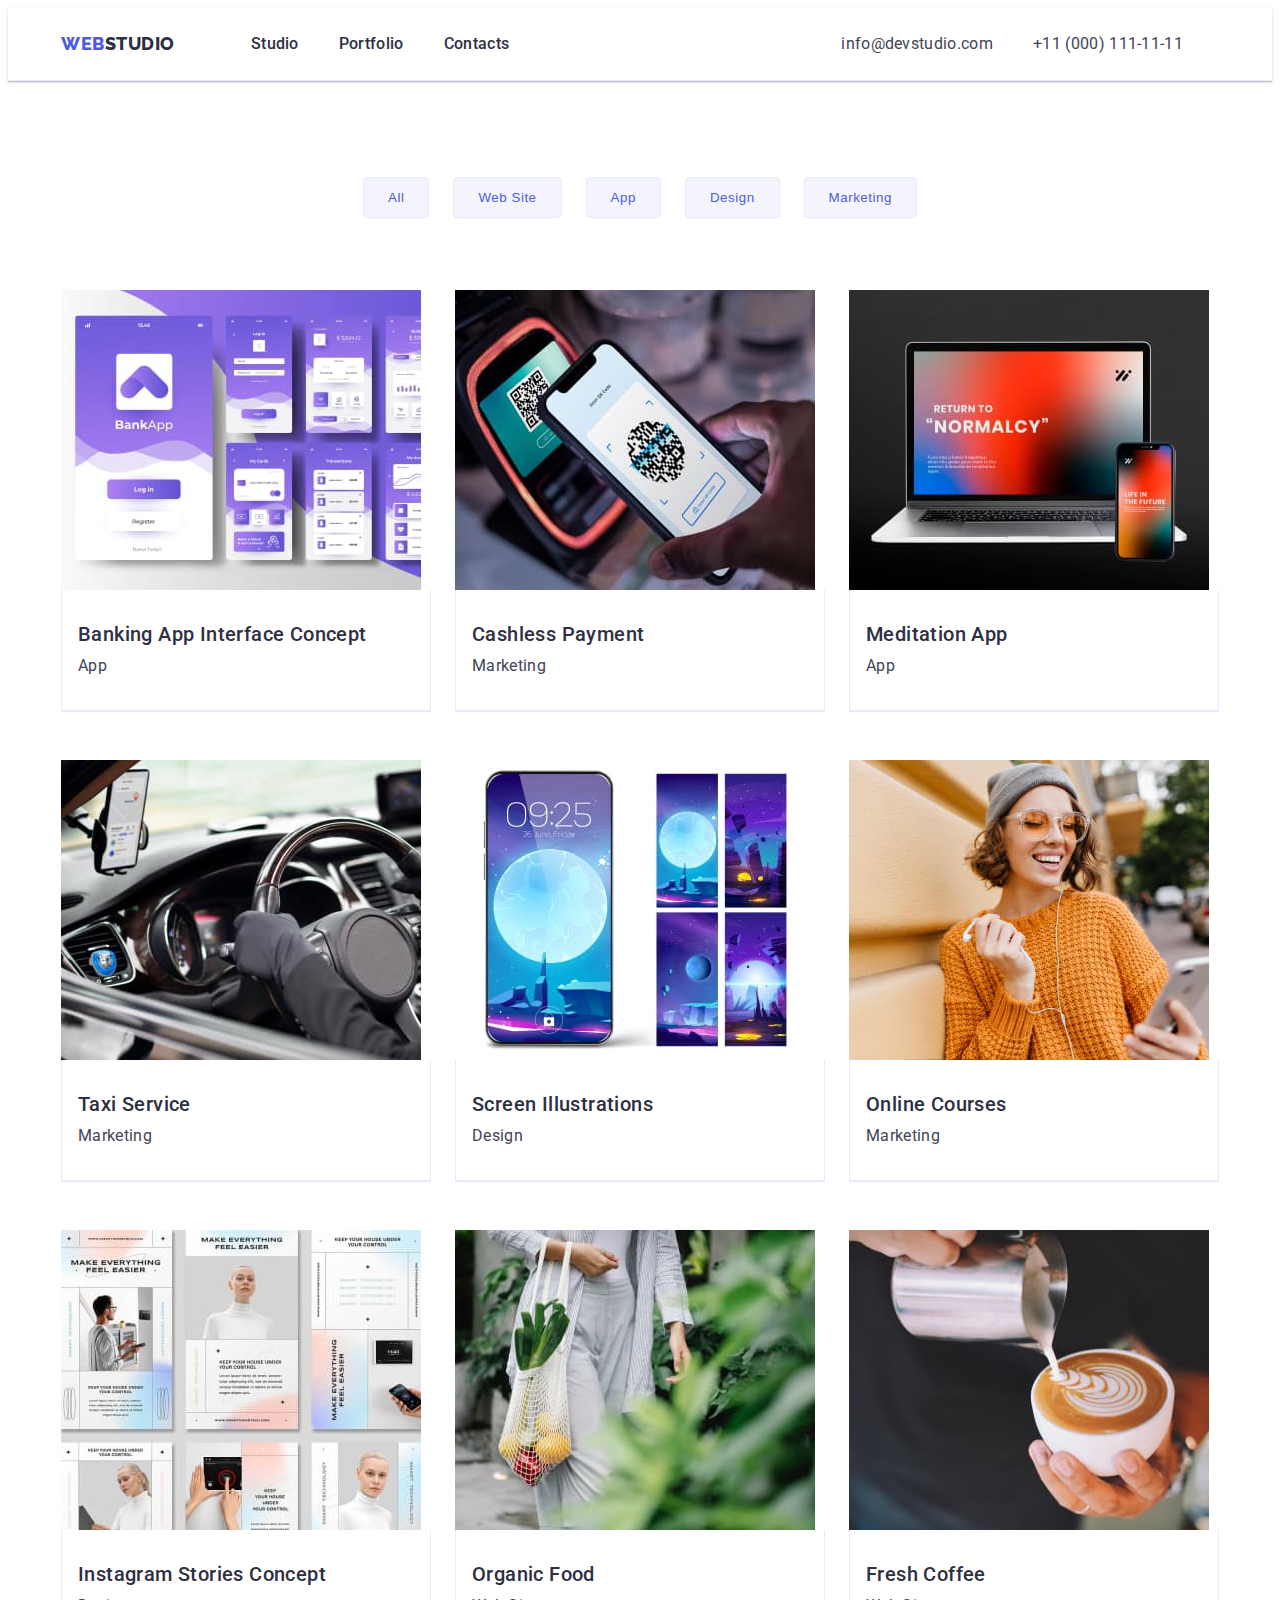
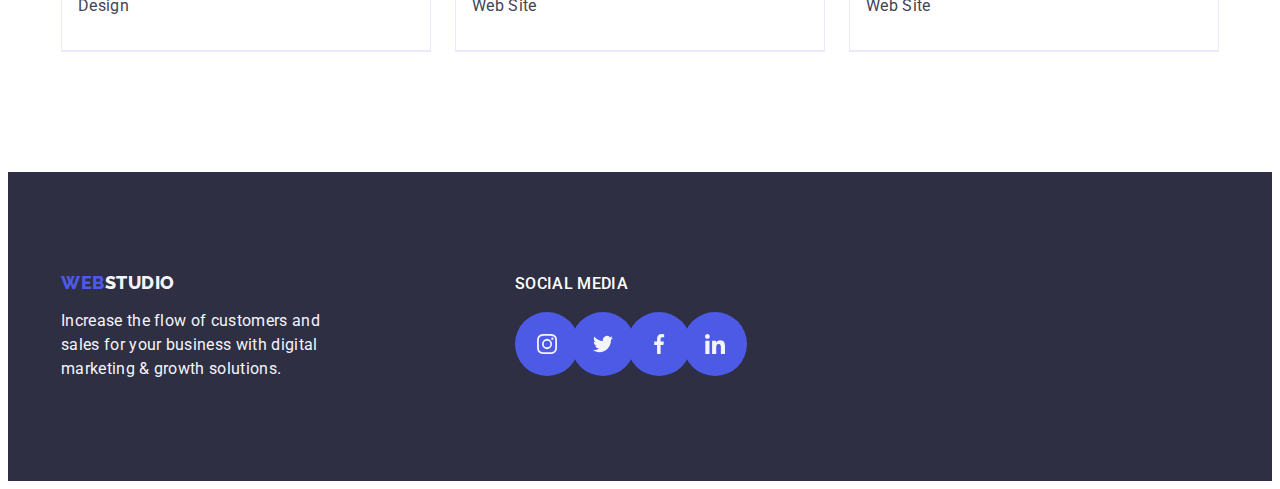
==== portfolio.html @ 084c06c4 "Initial commit" ====
<!DOCTYPE html>
<html lang="ru">
<head>
    <meta charset="UTF-8">
    <meta http-equiv="X-UA-Compatible" content="IE=edge">
    <meta name="viewport" content="width=device-width, initial-scale=1.0">
    <title>HOMEWORK</title>
    <!--Основные шрифты-->
    <link rel="preconnect" href="https://fonts.googleapis.com">
    <link rel="preconnect" href="https://fonts.gstatic.com" crossorigin>
    <link href="https://fonts.googleapis.com/css2?family=Raleway:wght@700&family=Roboto:wght@400;500;700;900&display=swap"
        rel="stylesheet">
  <!-- Normalize -->
    <link
      rel="stylesheet"
      href="https://cdnjs.cloudflare.com/ajax/libs/modern-normalize/1.1.0/modern-normalize.min.css"
      integrity="sha512-wpPYUAdjBVSE4KJnH1VR1HeZfpl1ub8YT/NKx4PuQ5NmX2tKuGu6U/JRp5y+Y8XG2tV+wKQpNHVUX03MfMFn9Q=="
      crossorigin="anonymous"
      referrerpolicy="no-referrer"
    />
    <!--Касстомные стили-->
    <link rel="stylesheet" href="./css/styles.css">
    
</head>
<body>
    <!--секция хедер-->
    <header class="header">
        <div class="header-container container">

    <!--главная навигация-->
        <nav class="nav">
            <a class="logo-ferst link" href="/index.html">WEB<span class="logo-secondary">STUDIO</span></a> 
            
            <ul class="nav-list list">
                <li class="nav-item"><a class="nav-link link" href="./index.html">Studio</a></li>
                <li class="nav-item"><a class="nav-link link" href="./portfolio.html">Portfolio</a></li>
                <li class="nav-item"><a class="nav-link link" href="">Contacts</a></li>
            </ul>
        </nav>

       <address class="contacts">
         <ul class="header-list list">
            <li class="header-item"> <a class="header-contacts link" href="mailto:info@devstudio.com">info@devstudio.com</a> </li>
            <li class="header-item"> <a class="header-contacts link" href="tel:+11(000)111-11-11">+11 (000) 111-11-11</a></li>
        </ul>
       </address>
        </div>
    
    </header>

    <!-- Уникальный контент страницы -->
    <main>
        <!--Секция фильтр-->
        <section class="filter section">
            <div class="container">
                <h1 class="visually-hidden">Portfolio</h1>
                <ul class="filter-list list">
                    <li class="filter-item"><button class="filter-button" type="button">All</button></li>
                    <li class="filter-item"><button class="filter-button" type="button">Web Site</button></li>
                    <li class="filter-item"><button class="filter-button" type="button">App</button></li>
                    <li class="filter-item"><button class="filter-button" type="button">Design</button></li>
                    <li class="filter-item"><button class="filter-button" type="button">Marketing</button></li>
                </ul>
        
                <ul class="portfolio-list list">
                    <li class="portfolio-item">
                        <a class="portfolio-link link" href="">
                        <img src="./images/img-1.jpg" alt="Banking App" width="360">
                        <div class="portfolio-block">
                            <h2 class="portfolio-title">Banking App Interface Concept</h2>
                            <p class="portfolio-text">App</p>
                        </div>
                        </a>    
                    </li>
                    <li class="portfolio-item">
                        <a class="portfolio-link link" href="">
                        <img src="./images/img-2.jpg" alt="phone" width="360">
                        <div class="portfolio-block">
                            <h2 class="portfolio-title">Cashless Payment</h2>
                            <p class="portfolio-text">Marketing</p>
                        </div>
                        </a>    
                    </li>
                    <li class="portfolio-item">
                        <a class="portfolio-link link" href="">
                        <img src="./images/img-3.jpg" alt="laptop" width="360">
                        <div class="portfolio-block">
                            <h2 class="portfolio-title">Meditation App</h2>
                            <p class="portfolio-text">App</p>
                        </div>
                        </a>    
                    </li>
                    <li class="portfolio-item">
                        <a class="portfolio-link link" href="">
                        <img src="./images/img-4.jpg" alt="car" width="360">
                        <div class="portfolio-block">
                            <h2 class="portfolio-title">Taxi Service</h2>
                            <p class="portfolio-text">Marketing</p>
                        </div>
                        </a>    
                    </li>
                    <li class="portfolio-item">
                        <a class="portfolio-link link" href="">
                        <img src="./images/img-5.jpg" alt="Screen" width="360">
                        <div class="portfolio-block">
                            <h2 class="portfolio-title" >Screen Illustrations</h2>
                            <p class="portfolio-text">Design</p>
                        </div>
                        </a>    
                    </li>
                    <li class="portfolio-item">
                        <a class="portfolio-link link" href="">
                        <img src="./images/img-6.jpg" alt="girl" width="360">
                        <div class="portfolio-block">
                            <h2 class="portfolio-title">Online Courses</h2>
                            <p class="portfolio-text">Marketing</p>
                        </div>
                        </a>    
                    </li>
                    <li class="portfolio-item">
                        <a class="portfolio-link link" href="">
                        <img src="./images/img-7.jpg" alt="design" width="360">
                        <div class="portfolio-block">
                            <h2 class="portfolio-title">Instagram Stories Concept</h2>
                            <p class="portfolio-text">Design</p>
                        </div>
                        </a>    
                    </li>
                    <li class="portfolio-item">
                        <a class="portfolio-link link" href="">
                        <img src="./images/img-8.jpg" alt="fruits" width="360">
                        <div class="portfolio-block">
                            <h2 class="portfolio-title">Organic Food</h2>
                            <p class="portfolio-text">Web Site</p>
                        </div>
                        </a>    
                    </li>
                    <li class="portfolio-item">
                        <a class="portfolio-link link" href="">
                        <img src="./images/img-9.jpg" alt="coffe" width="360">
                        <div class="portfolio-block">
                            <h2 class="portfolio-title">Fresh Coffee</h2>
                            <p class="portfolio-text">Web Site</p>
                        </div>
                        </a>    
                    </li>
                </ul>
            </div>
        </section>
    </main>
        <!--Секция футер-->
    <footer class="footer">
      <div class="footer-container container">
          <div class="footer-wrapper">
            <a class="footer-logo link" href="/index.html"
              >WEB<span class="footer-logo-secondary">STUDIO</span></a
            >
            <p class="footer-text"
              >Increase the flow of customers and sales for your business with digital marketing &
              growth solutions.</p
            >
          </div>
              <div class="footer-second">
                <p class="footer-title">Social media</p>
                <ul class="footer-lists list">
                  <li class="footer-item">
                    <a href="" class="footer-linkk">
                      <svg class="footer-icon" width="24" height="24">
                        <use href="./images/icons.svg#instagram"></use>
                      </svg>
                    </a>
                  </li>
                  <li class="footer-item">
                    <a href="" class="footer-linkk">
                      <svg class="footer-icon" width="24" height="24">
                        <use href="./images/icons.svg#twitter"></use>
                      </svg>
                    </a>
                  </li>
                  <li class="footer-item">
                    <a href="" class="footer-linkk">
                      <svg class="footer-icon" width="24" height="24">
                        <use href="./images/icons.svg#facebook"></use>
                      </svg>
                    </a>
                  </li>
                  <li class="footer-item">
                    <a href="" class="footer-linkk">
                      <svg class="footer-icon" width="24" height="24">
                        <use href="./images/icons.svg#linkedin"></use>
                      </svg>
                    </a>
                  </li>
                </ul>
            </div>
      </div>
    </footer>
</body>
</html>
---- css/styles.css ----
:root {
  /* ОСНОВНЫЕ ШРИФТЫ */
  --main-font: 'Roboto', sans-serif;
  --secondary-font: 'Raleway', sans-serif;

  /* СВЕТЛЫЕ ОТТЕНКИ ШРИФТА */
  --primary-txt--mode-light: #ffffff;
  --secondary-txt--mode-light: #4d5ae5;
  --main-txt--mode-light: #f4f4fd;

  /* ТЕМНЫЕ ОТТЕНКИ ШРИФТА */
  --primary-txt--mode-dark: #2e2f42;
  --secondary-txt--mode-dark: #434455;

  /* СВЕТЛЫЕ ОТТЕНКИ ФОНА */
  --primary-bg--mode-light: #ffffff;
  --secondary-bg--mode-light: #f4f4fd;

  /* ТЕМНЫЕ ОТТЕНКО ФОНА */
  --primary-bg--mode-dark: #4d5ae5;
  --secondary-bg--mode-dark: #2e2f42;

  --border:#e7e9fc;
  --hero-gradient:rgba(46, 47, 66, 0.7);
  --bg-color-icon: #4D5AE5;
  --svg: #f4f4fd;
  --clients:#8e8f99;
}

/* СТИЛИ НАСЛЕДОВАНИЯ */
body {
  /* background-color: var(--primary-bg--mode-light); */
  font-family: 'Roboto', sans-serif;
  font-size: 16px;
  line-height: 1.5;
  letter-spacing: 0.02em;
  color: var(-secondary-txt--mode-dark);
}

h1,
h2,
h3,
h4,
h5,
h6,
p {
  margin: 0;
}

img {
  display: block;
}

.list{
  list-style: none;
  padding: 0;
  margin: 0;
}

.link {
  color: inherit;
  padding-left: 0px;
  margin-top: 0px;
  margin-bottom: 0px;
  text-decoration: none;
}

/* reset start */
.visually-hidden {
  position: absolute;
  width: 1px;
  height: 1px;
  margin: -1px;
  border: 0;
  padding: 0;

  white-space: nowrap;
  clip-path: inset(100%);
  clip: rect(0 0 0 0);
  overflow: hidden;
}

.section {
  padding: 120px 0;
}
.container {
  width: 1158px;
  padding: 0 15px;
  margin: 0 auto;
}

/* ШАПКА СТРАНИЦЫ */
.header {
  padding: 24px 0;
  border-bottom: 1px solid #e7e9fc;
  background: var(--primary-bg--mode-light);
  box-shadow: 0px 2px 1px rgba(46, 47, 66, 0.08), 0px 1px 1px rgba(46, 47, 66, 0.16), 0px 1px 6px rgba(46, 47, 66, 0.08);
}

.header-container {
  display: flex;
  align-items: center;
}

/* НАВИГАЦИЯ */
.nav {
  display: flex;
  align-items: center; 
}

/* ЛОТИП */
.logo-ferst {
  font-family: var(--secondary-font);
  font-weight: 800;
  font-size: 18px;
  line-height: 1.187;
  letter-spacing: 0.03em;
  text-decoration: none;
  color: var(--secondary-txt--mode-light);
  margin-right: 76px;
}

.logo-secondary {
  color: var(--primary-txt--mode-dark);
}

.nav-list {
  display: flex;
  gap: 40px;
  margin-right: 332px;
}

.nav-link {
  padding: 24px 0;
  font-weight: 500;
  font-size: 16px;
  line-height: 1.5;
  letter-spacing: 0.02em;
  color: var(--primary-txt--mode-dark);
}

.nav-link:hover,
.nav-link:focus {
  color: #404bbf;
}

.contacts{
  font-style: normal;
}

.header-list {
  display: flex;
  gap: 40px;  
}

/*Контакты*/
.header-contacts {
  font-family: "Roboto";
  color: var(--secondary-txt--mode-dark);
  font-size: 16px;
  line-height: 1.5;
  letter-spacing: 0.02em;
  }

.header-contacts:hover,
.header-contacts:focus {
  color: #404bbf;
}

/* СЕКЦИЯ ГЕРОЙ */
.hero {
  padding: 188px 0;
  text-align: center;
  max-width: 1440px;
  margin-left: auto;
  margin-right: auto;
  background-image: linear-gradient(rgba(46, 47, 66, 0.7), rgba(46, 47, 66, 0.7)), url(../images/hero.jpg);
  background-repeat: no-repeat;
  background-position: center;
  background-size: cover;
}

.hero-title {
  font-weight: 700;
  font-size: 56px;
  line-height: 1.07;
  text-align: center;
  color: var(--primary-txt--mode-light);
  max-width: 496px;
  margin: auto;
  margin-bottom: 48px;
}

.hero-button {
  margin: auto;
  display: block; 
  min-width: 169px;
  height: 56px;
  border: none;
  background-color: var(--primary-bg--mode-dark);
  border-radius: 4px;
  cursor: pointer;
  font-family: var(--main-font);
  color: var(--primary-txt--mode-light);
  font-size: 16px;
  line-height: 1.5;
  font-weight: 500;
  text-align: center;
  letter-spacing: 0.04em;
  box-shadow: 0px 4px 4px rgba(0, 0, 0, 0.15);
}

.hero-button:hover,
.hero-button:focus {
  background-color: #404bbf;
}

/* СЕКЦИЯ АССОЦИАЦИЙ */
.about-list {
  display: flex;
  gap: 24px;
}

.about-item {
  width: calc((100% - 72px) / 4);
}

.item-box {
  display: flex;
  justify-content: center;
  align-items: center;
  margin-bottom: 8px;
  height: 112px;
  width: 264px;
  background: #F4F4FD;
  border-radius: 4px;
}

.about-icon{
  display: block;
  width: 64px;
  height: 64px;
}

.about-title {
  margin-bottom: 8px;
  font-weight: 500;
  font-size: 20px;
  line-height: 1.2;
  color: var(--primary-txt--mode-dark);
}

.about-text {
  color: var(--secondary-txt--mode-dark);
}

/* СЕКЦИЯ РАБОТ */
.work-title {
  margin-bottom: 72px;
}
.work-list {
  display: flex;
  gap: 24px;
}

.work-title {
  font-weight: 700;
  font-size: 36px;
  line-height: 1.11;
  text-align: center;
  color: var(--primary-txt--mode-dark);
  text-transform: capitalize;
}

.work-item{
  width: calc((100% - 48px) / 3);
}

.team {
  background-color: var(--secondary-bg--mode-light);
}

.team-title {
  font-weight: 700;
  font-size: 36px;
  line-height: 1.11;
  text-align: center;
  color: var(--primary-txt--mode-dark);
  text-transform: capitalize;

  margin-bottom: 72px;
}

.team-list {
  display: flex;
  gap: 24px;
}

.team-item {
  width: calc((100% - 72px) / 4); 
  border-radius: 0px 0px 4px 4px; 
}

.team-info{
  padding: 32px 0px;
}

.team-title-name {
  font-weight: 500;
  font-size: 20px;
  line-height: 1.2;
  text-align: center;
  color: var(--primary-txt--mode-dark);
  text-align: center;
  margin-bottom: 8px;
}

.team-text {
  margin-bottom: 8px;
  text-align: center;
  color: var(--secondary-txt--mode-dark);
}

.team-box{
  display: flex;
  align-items: center;
  justify-content: center;
  gap: 24px;
  list-style: none;
  padding: 0;
  margin-left: 16px;
  margin-right: 16px;
}

.box-item{
  width: 40px;
  height: 40px;
}

.team-list .team-item {
  background: #FFFFFF;
  box-shadow: 0px 1px 6px rgba(46, 47, 66, 0.08), 0px 1px 1px rgba(46, 47, 66, 0.16), 0px 2px 1px rgba(46, 47, 66, 0.08);
  border-radius: 0px 0px 4px 4px;
}

.team-link {
  display: flex;
  align-items: center;
  justify-content: center;
  width: 100%;
  height: 100%;
  text-decoration: none;
  padding: 12px;
  fill:var(--primary-bg--mode-light);
  background-color: var(--bg-color-icon);
  border-radius: 50%;
}
.team-link:hover,
.team-link:focus {
  border-radius: 50%;
  fill: var(--primary-bg--mode-light);
  background-color:#404BBF ;
}

.team-icon {
  width: 16px;
  height: 16px;
  fill: var(--svg);
}
.team-link:hover .team-icon,
.team-link:focus .team-icon {
  fill: var(--svg);
  background-color:#404BBF;

}

.section-title {
  margin-top: 0;
  margin-bottom: 72px;
  text-align: center;
  color: var(--primary-txt--mode-dark);
  font-weight: 700;
  font-size: 36px;
  line-height: 1.1;
}
.clients {
  display: flex;
  justify-content: center;
  gap: 24px;
}

.clients-item{
  width: calc((100% - 120px) / 6);
  height: 88px;
} 

.clients-link {
  display: flex;
  width: 100%;
  height: 100%;
  justify-content: center;
  align-items: center;
  border: 1px solid #8e8f99;
  border-radius: 4px;
  color: var(--clients);
}
.clients-link:hover,
.clients-link:focus {
  border-color: #404bbf;
  color: #404bbf; 
}
.clients-icon {
  fill: currentColor;
}

/* ПОДВАЛ СТРАНИЦЫ */
.footer {
  padding-top: 100px;
  padding-bottom: 100px;
  background: var(--secondary-bg--mode-dark);
}

.footer-container{
  display: flex; 
  align-items: baseline;
  gap: 70px;
  /* margin-right: 120px; */
}

.footer-wrapper{
  margin-right: 120px;
} 

.footer-logo {
  font-family: var(--secondary-font);
  font-weight: 800;
  font-size: 18px;
  line-height: 1.17;
  letter-spacing: 0.03em;
  text-transform: uppercase;
  color: var(--secondary-txt--mode-light);
  display: inline-block;
  margin-bottom: 16px;
}

.footer-logo-secondary {
  font-family: var(--secondary-font);
  font-weight: 800;
  font-size: 18px;
  line-height: 1.17;
  letter-spacing: 0.03em;
  text-transform: uppercase;
  color: var(--main-txt--mode-light);
}

.footer-text {
  width: 264px;
  color: var(--main-txt--mode-light);
}

.footer-title {
  margin-bottom: 16px;
  font-weight: 500;
  font-size: 16px;
  line-height: 1.5;
  letter-spacing: 0.02em;
  text-transform: uppercase;
  color: var(--primary-txt--mode-light);
}

.footer-lists{
  display: flex;
  gap: 16px;
}

.footer-item{
  width: 40px;
  height: 40px;
}

.footer-linkk{
  display: flex;
  align-items: center;
  justify-content: center;
  width: 100%;
  height: 100%;
  text-decoration: none;
  padding: 12px;
  background:var(--bg-color-icon) ;
  border-radius: 50%;
  fill: var(--white-txt-color);
}

.footer-linkk:hover,
.footer-linkk:focus {
  background-color: #31d0aa;
  border-radius: 50%;
}

.footer-icon {
  width: 20px;
  height: 20px;
  fill: var(--svg);
} 

/*--Страница портфолио--*/
/* Секция фильтр */
.filter{
  padding: 96px 0 120px;
}
.filter-list {
  display: flex;
  justify-content: center;
  gap: 24px;
  margin-bottom: 72px;
}

.filter-button {
  padding: 12px 24px 12px;
  border: 1px solid var(--border);
  border-radius: 4px;
  font-weight: 500;
  text-align: center;
  letter-spacing: 0.04em;
  color: #4d5ae5;
  background: #f4f4fd;
  cursor: pointer;
}

.filter-button:hover,
.filter-button:focus {
  box-shadow: 0px 3px 1px rgba(0, 0, 0, 0.1), 0px 2px 1px rgba(0, 0, 0, 0.08), 0px 2px 2px rgba(0, 0, 0, 0.12);
  background: #404bbf;
  border: 1px solid transparent;
  color: var(--primary-txt--mode-light);
}

/*Секция портфолио*/
.portfolio-list {
  display: flex;
  flex-wrap: wrap;
  column-gap: 24px;
  row-gap: 48px; 
}

.portfolio-item {
  width: calc((100% - 48px) / 3);
  border-bottom: 1px solid #e7e9fc;
}

.portfolio-link{
  display: block;
}

.portfolio-link:hover,.portfolio-link:focus{
  box-shadow: 0px 1px 6px rgba(46, 47, 66, 0.08), 0px 1px 1px rgba(46, 47, 66, 0.16), 0px 2px 1px rgba(46, 47, 66, 0.08);
}

.portfolio-block{ 
  padding: 32px 16px;
  border: 1px solid #e7e9fc; 
  border-top: none;
}

.portfolio-title { 
  margin-bottom: 8px;
  font-weight: 500;
  font-size: 20px;
  line-height: 1.2;
  letter-spacing: 0.02em;
  color: var(--primary-txt--mode-dark);
}

.portfolio-text { 
  font-size: 16px;
  line-height: 1.5;
  letter-spacing: 0.02em;
  color: var(--secondary-txt--mode-dark);
}
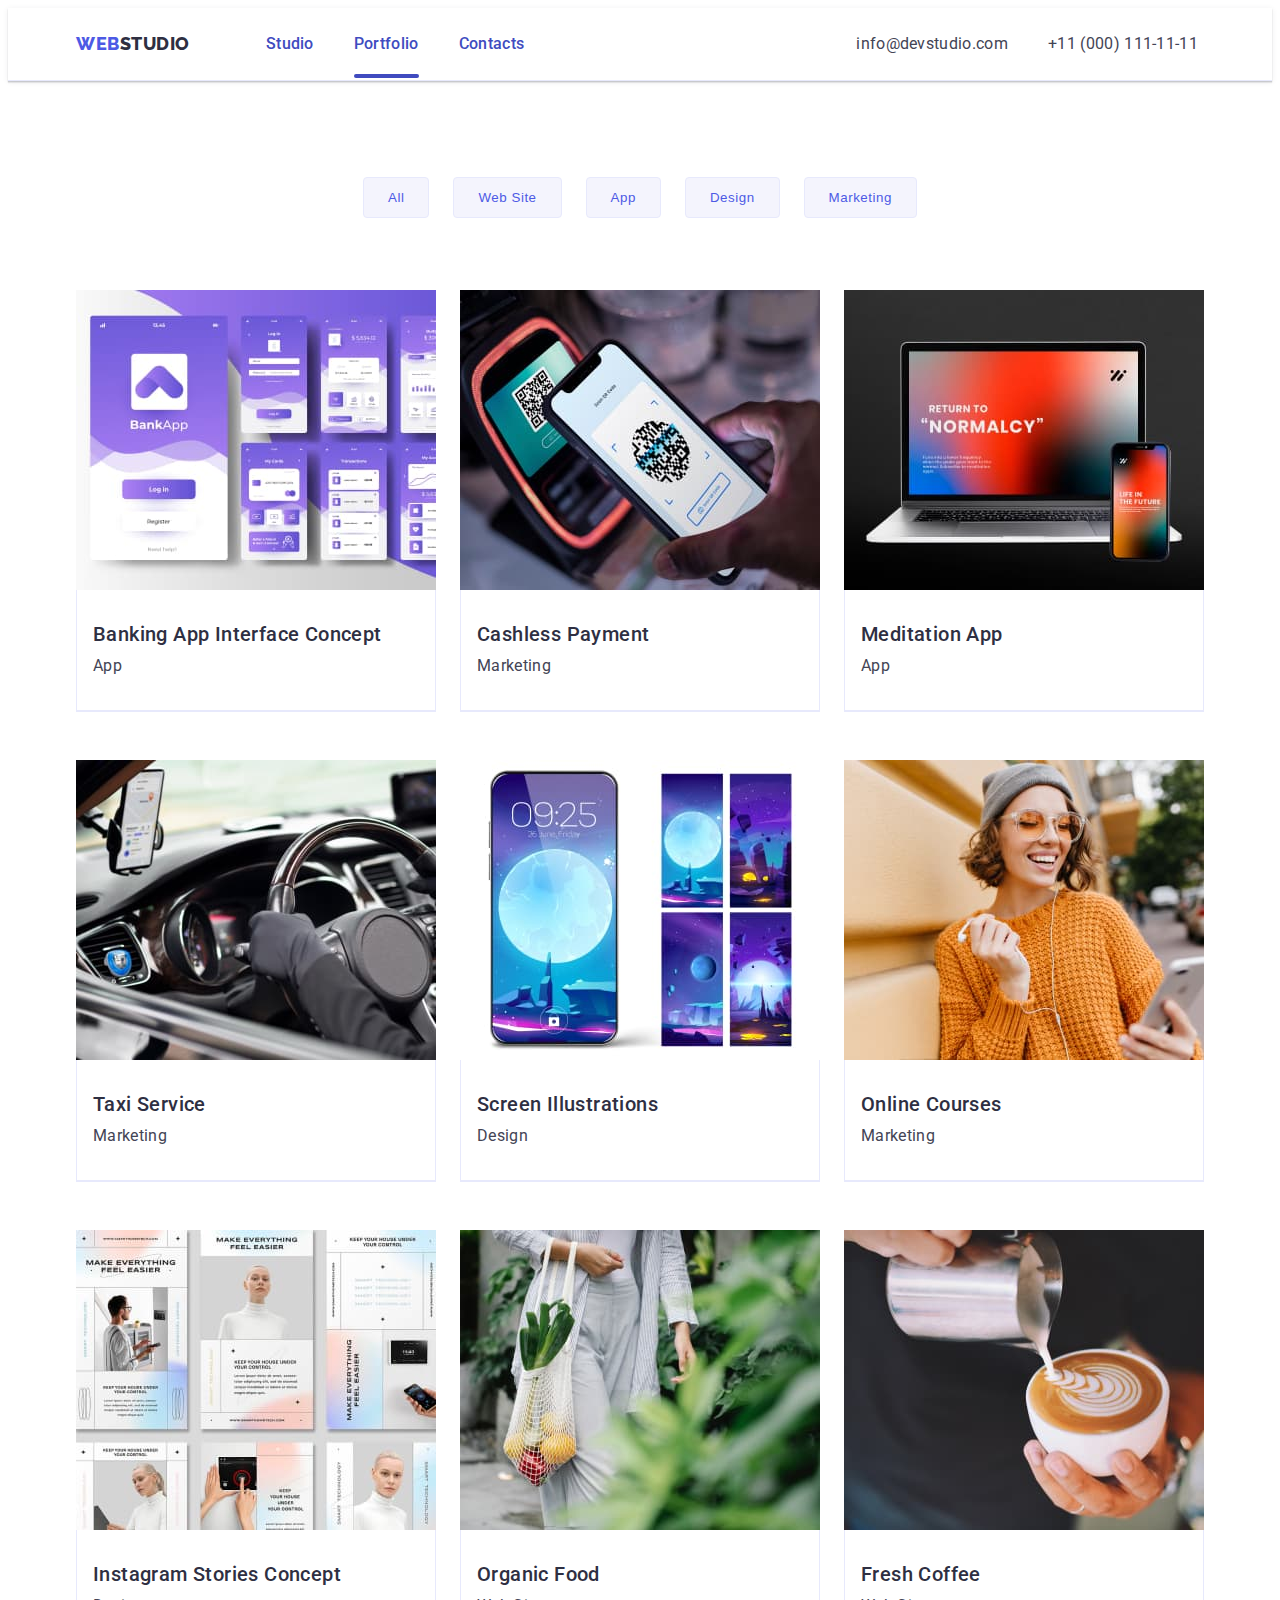
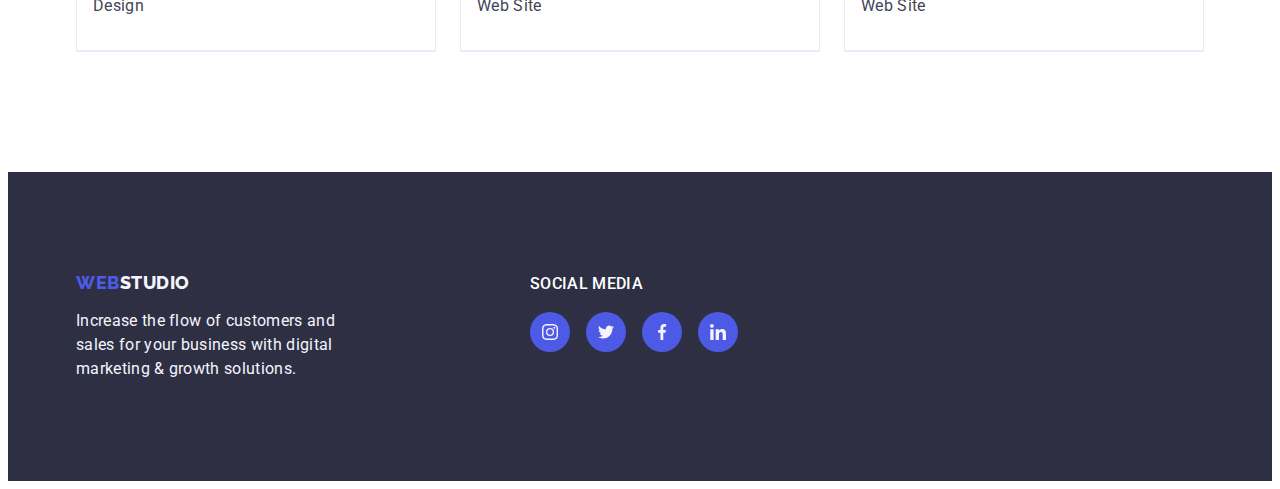
==== commit ab0008c2: "добавление модального окна" ====
--- a/portfolio.html
+++ b/portfolio.html
@@ -33,7 +33,7 @@
             
             <ul class="nav-list list">
                 <li class="nav-item"><a class="nav-link link" href="./index.html">Studio</a></li>
-                <li class="nav-item"><a class="nav-link link" href="./portfolio.html">Portfolio</a></li>
+                <li class="nav-item "><a class="nav-link link current" href="./portfolio.html">Portfolio</a></li>
                 <li class="nav-item"><a class="nav-link link" href="">Contacts</a></li>
             </ul>
         </nav>
--- a/css/styles.css
+++ b/css/styles.css
@@ -1,3 +1,13 @@
+html {
+  box-sizing: border-box;
+}
+
+*,
+*::before,
+*::after {
+  box-sizing: inherit;
+}
+
 :root {
   /* ОСНОВНЫЕ ШРИФТЫ */
   --main-font: 'Roboto', sans-serif;
@@ -136,7 +146,28 @@
   font-size: 16px;
   line-height: 1.5;
   letter-spacing: 0.02em;
-  color: var(--primary-txt--mode-dark);
+  color: #404bbf;
+  position:relative;
+  transition:color 250ms cubic-bezier(0.4, 0, 0.2, 1);
+}
+
+.nav-link.current {
+  color: #404BBF;
+}
+
+.current{
+  position:relative;
+}
+.current::after{
+  content: '';
+  position: absolute;
+  bottom: -1px;
+  left: 0;
+  display: block;
+  width: 100%;
+  height: 4px;
+  background-color: #404bbf;
+  border-radius: 2px;
 }
 
 .nav-link:hover,
@@ -160,6 +191,7 @@
   font-size: 16px;
   line-height: 1.5;
   letter-spacing: 0.02em;
+  transition:color 250ms cubic-bezier(0.4, 0, 0.2, 1);
   }
 
 .header-contacts:hover,
@@ -208,6 +240,7 @@
   text-align: center;
   letter-spacing: 0.04em;
   box-shadow: 0px 4px 4px rgba(0, 0, 0, 0.15);
+  transition:background-color 250ms cubic-bezier(0.4, 0, 0.2, 1);
 }
 
 .hero-button:hover,
@@ -354,6 +387,7 @@
   fill:var(--primary-bg--mode-light);
   background-color: var(--bg-color-icon);
   border-radius: 50%;
+  transition:background-color 250ms cubic-bezier(0.4, 0, 0.2, 1); 
 }
 .team-link:hover,
 .team-link:focus {
@@ -403,6 +437,7 @@
   border: 1px solid #8e8f99;
   border-radius: 4px;
   color: var(--clients);
+  transition:border-color 250ms cubic-bezier(0.4, 0, 0.2, 1), color 250ms cubic-bezier(0.4, 0, 0.2, 1);
 }
 .clients-link:hover,
 .clients-link:focus {
@@ -489,6 +524,7 @@
   background:var(--bg-color-icon) ;
   border-radius: 50%;
   fill: var(--white-txt-color);
+  transition:background-color 250ms cubic-bezier(0.4, 0, 0.2, 1);
 }
 
 .footer-linkk:hover,
@@ -576,4 +612,61 @@
   line-height: 1.5;
   letter-spacing: 0.02em;
   color: var(--secondary-txt--mode-dark);
+}
+
+.backdrop{
+  position: fixed;
+  top: 0;
+  left: 0; 
+  width: 100%;
+  height: 100%;
+  background-color: rgba(46, 47, 66, 0.4);
+  transition: opacity 250ms cubic-bezier(0.4, 0, 0.2, 1), visibility 250ms cubic-bezier(0.4, 0, 0.2, 1);
+}
+
+.is-hidden{
+  opacity: 0;
+  visibility: hidden;
+  pointer-events: none;
+}
+
+.modal{
+  position: absolute;
+  top: 50%;
+  left: 50%;
+  transform: translate(-50%, -50%) scale(1); 
+  width: 408px;
+  min-height: 576px; 
+  background: #fcfcfc;
+  box-shadow:0px 1px 1px rgba(0, 0, 0, 0.14), 0px 1px 3px rgba(0, 0, 0, 0.12), 0px 2px 1px rgba(0, 0, 0, 0.2); 
+  border-radius: 4px;
+  transition: transform 250ms cubic-bezier(0.4, 0, 0.2, 1);
+}
+
+.modal-button{
+  position: absolute;
+  top: 24px;
+  right: 24px;
+  width: 24px;
+  height: 24px;  
+  border-radius: 50%;
+  display: flex;
+  align-items: center;
+  justify-content: center; 
+  background-color: #e7e9fc;
+  border: 1px solid rgba(0, 0, 0, 0.1);
+  padding: 0; 
+  cursor: pointer;
+  transition: background-color 250ms cubic-bezier(0.4, 0, 0.2, 1), border 250ms cubic-bezier(0.4, 0, 0.2, 1); 
+}
+.modal-button:hover,
+.modal-button:focus{
+  background-color: #404bbf;
+  border: none;
+  fill: #ffffff
+}
+
+.modal-icon{
+  transition: fill 250ms cubic-bezier(0.4, 0, 0.2, 1);
+
 }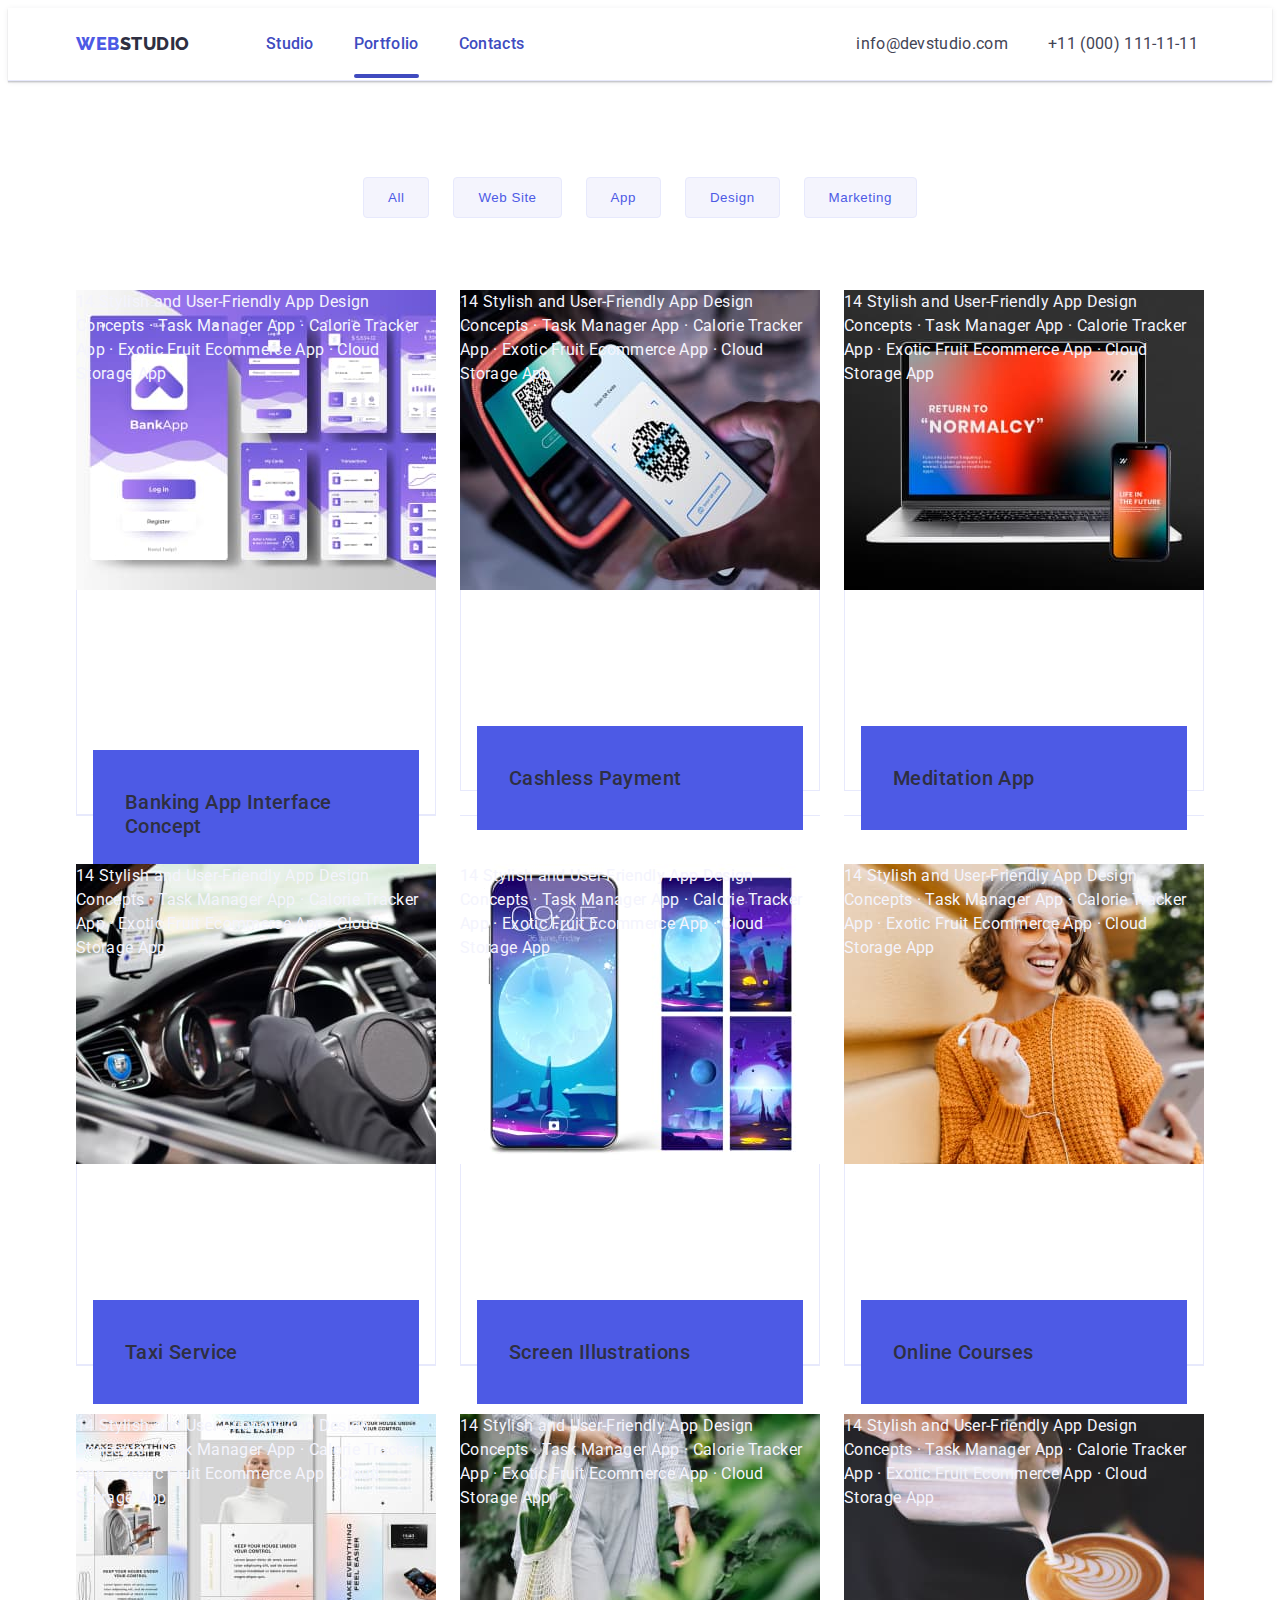
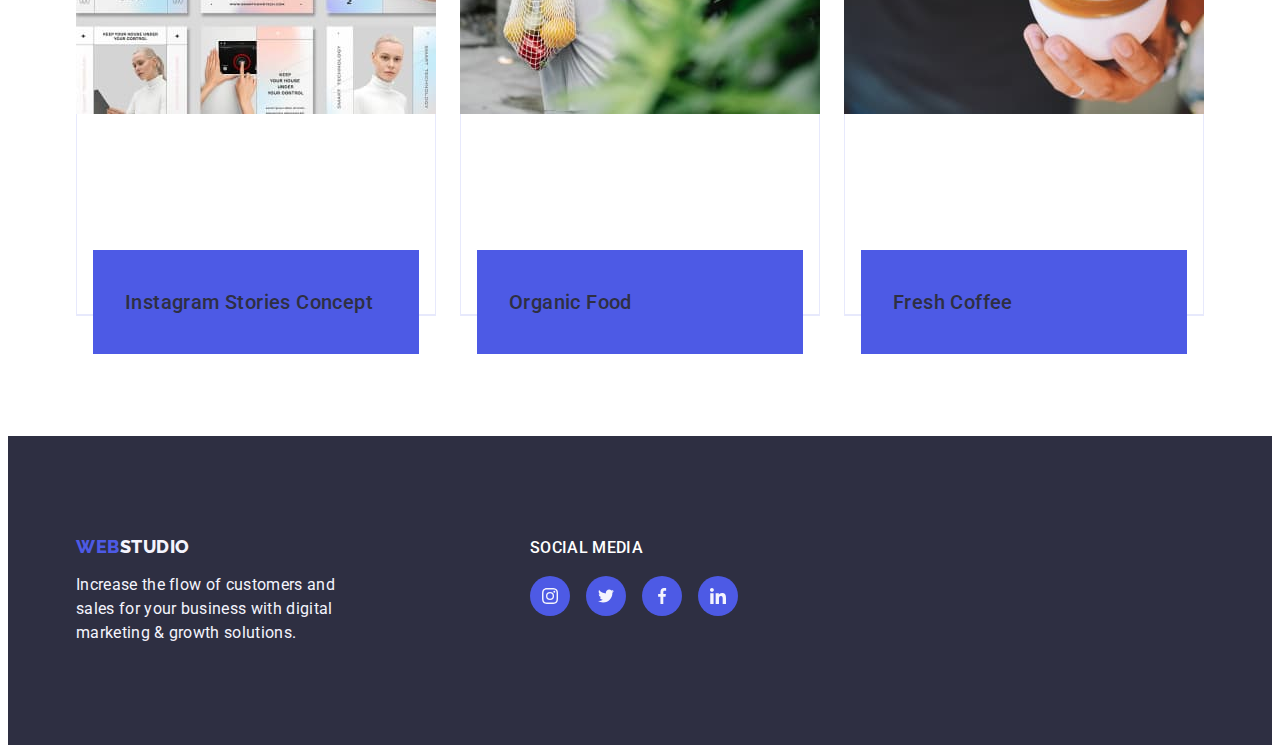
==== commit 3fee6de3: "карточки партфолио" ====
--- a/portfolio.html
+++ b/portfolio.html
@@ -26,7 +26,6 @@
     <!--секция хедер-->
     <header class="header">
         <div class="header-container container">
-
     <!--главная навигация-->
         <nav class="nav">
             <a class="logo-ferst link" href="/index.html">WEB<span class="logo-secondary">STUDIO</span></a> 
@@ -65,7 +64,10 @@
                 <ul class="portfolio-list list">
                     <li class="portfolio-item">
                         <a class="portfolio-link link" href="">
-                        <img src="./images/img-1.jpg" alt="Banking App" width="360">
+                        <div class="portfolio-box">
+                          <img class="portfolio-image" src="./images/img-1.jpg" alt="Banking App" width="360">
+                          <p class="box-text">14 Stylish and User-Friendly App Design Concepts · Task Manager App · Calorie Tracker App · Exotic Fruit Ecommerce App · Cloud Storage App</p>
+                        </div>
                         <div class="portfolio-block">
                             <h2 class="portfolio-title">Banking App Interface Concept</h2>
                             <p class="portfolio-text">App</p>
@@ -74,7 +76,10 @@
                     </li>
                     <li class="portfolio-item">
                         <a class="portfolio-link link" href="">
-                        <img src="./images/img-2.jpg" alt="phone" width="360">
+                        <div class="portfolio-box">
+                          <img class="portfolio-image" src="./images/img-2.jpg" alt="phone" width="360">
+                          <p class="box-text">14 Stylish and User-Friendly App Design Concepts · Task Manager App · Calorie Tracker App · Exotic Fruit Ecommerce App · Cloud Storage App</p>
+                        </div>
                         <div class="portfolio-block">
                             <h2 class="portfolio-title">Cashless Payment</h2>
                             <p class="portfolio-text">Marketing</p>
@@ -83,7 +88,10 @@
                     </li>
                     <li class="portfolio-item">
                         <a class="portfolio-link link" href="">
-                        <img src="./images/img-3.jpg" alt="laptop" width="360">
+                        <div class="portfolio-box">
+                          <img class="portfolio-image" src="./images/img-3.jpg" alt="laptop" width="360">
+                          <p class="box-text">14 Stylish and User-Friendly App Design Concepts · Task Manager App · Calorie Tracker App · Exotic Fruit Ecommerce App · Cloud Storage App</p>
+                        </div>
                         <div class="portfolio-block">
                             <h2 class="portfolio-title">Meditation App</h2>
                             <p class="portfolio-text">App</p>
@@ -92,7 +100,10 @@
                     </li>
                     <li class="portfolio-item">
                         <a class="portfolio-link link" href="">
-                        <img src="./images/img-4.jpg" alt="car" width="360">
+                        <div class="portfolio-box">
+                          <img class="portfolio-image" src="./images/img-4.jpg" alt="car" width="360">
+                          <p class="box-text">14 Stylish and User-Friendly App Design Concepts · Task Manager App · Calorie Tracker App · Exotic Fruit Ecommerce App · Cloud Storage App</p>
+                        </div>
                         <div class="portfolio-block">
                             <h2 class="portfolio-title">Taxi Service</h2>
                             <p class="portfolio-text">Marketing</p>
@@ -101,7 +112,10 @@
                     </li>
                     <li class="portfolio-item">
                         <a class="portfolio-link link" href="">
-                        <img src="./images/img-5.jpg" alt="Screen" width="360">
+                        <div class="portfolio-box">
+                          <img class="portfolio-image" src="./images/img-5.jpg" alt="design" width="360">
+                          <p class="box-text">14 Stylish and User-Friendly App Design Concepts · Task Manager App · Calorie Tracker App · Exotic Fruit Ecommerce App · Cloud Storage App</p>
+                        </div>
                         <div class="portfolio-block">
                             <h2 class="portfolio-title" >Screen Illustrations</h2>
                             <p class="portfolio-text">Design</p>
@@ -110,7 +124,10 @@
                     </li>
                     <li class="portfolio-item">
                         <a class="portfolio-link link" href="">
-                        <img src="./images/img-6.jpg" alt="girl" width="360">
+                        <div class="portfolio-box">
+                          <img class="portfolio-image" src="./images/img-6.jpg" alt="girl" width="360">
+                          <p class="box-text">14 Stylish and User-Friendly App Design Concepts · Task Manager App · Calorie Tracker App · Exotic Fruit Ecommerce App · Cloud Storage App</p>
+                        </div>
                         <div class="portfolio-block">
                             <h2 class="portfolio-title">Online Courses</h2>
                             <p class="portfolio-text">Marketing</p>
@@ -119,7 +136,10 @@
                     </li>
                     <li class="portfolio-item">
                         <a class="portfolio-link link" href="">
-                        <img src="./images/img-7.jpg" alt="design" width="360">
+                        <div class="portfolio-box">
+                          <img class="portfolio-image" src="./images/img-7.jpg" alt="design" width="360">
+                          <p class="box-text">14 Stylish and User-Friendly App Design Concepts · Task Manager App · Calorie Tracker App · Exotic Fruit Ecommerce App · Cloud Storage App</p>
+                        </div>
                         <div class="portfolio-block">
                             <h2 class="portfolio-title">Instagram Stories Concept</h2>
                             <p class="portfolio-text">Design</p>
@@ -128,7 +148,10 @@
                     </li>
                     <li class="portfolio-item">
                         <a class="portfolio-link link" href="">
-                        <img src="./images/img-8.jpg" alt="fruits" width="360">
+                        <div class="portfolio-box">
+                          <img class="portfolio-image" src="./images/img-8.jpg" alt="fruits" width="360">
+                          <p class="box-text">14 Stylish and User-Friendly App Design Concepts · Task Manager App · Calorie Tracker App · Exotic Fruit Ecommerce App · Cloud Storage App</p>
+                        </div>
                         <div class="portfolio-block">
                             <h2 class="portfolio-title">Organic Food</h2>
                             <p class="portfolio-text">Web Site</p>
@@ -137,7 +160,10 @@
                     </li>
                     <li class="portfolio-item">
                         <a class="portfolio-link link" href="">
-                        <img src="./images/img-9.jpg" alt="coffe" width="360">
+                        <div class="portfolio-box">
+                          <img class="portfolio-image" src="./images/img-9.jpg" alt="coffe" width="360">
+                          <p class="box-text">14 Stylish and User-Friendly App Design Concepts · Task Manager App · Calorie Tracker App · Exotic Fruit Ecommerce App · Cloud Storage App</p>
+                        </div>
                         <div class="portfolio-block">
                             <h2 class="portfolio-title">Fresh Coffee</h2>
                             <p class="portfolio-text">Web Site</p>
--- a/css/styles.css
+++ b/css/styles.css
@@ -561,6 +561,10 @@
   color: #4d5ae5;
   background: #f4f4fd;
   cursor: pointer;
+  transition:color 250ms cubic-bezier(0.4, 0, 0.2, 1), 
+  background-color 250ms cubic-bezier(0.4, 0, 0.2, 1), 
+  border-color 250ms cubic-bezier(0.4, 0, 0.2, 1), 
+  box-shadow 250ms cubic-bezier(0.4, 0, 0.2, 1);
 }
 
 .filter-button:hover,
@@ -586,10 +590,33 @@
 
 .portfolio-link{
   display: block;
-}
-
-.portfolio-link:hover,.portfolio-link:focus{
+  transition: box-shadow 250ms cubic-bezier(0.4, 0, 0.2, 1);
+
+}
+
+.portfolio-link:hover,
+.portfolio-link:focus{
   box-shadow: 0px 1px 6px rgba(46, 47, 66, 0.08), 0px 1px 1px rgba(46, 47, 66, 0.16), 0px 2px 1px rgba(46, 47, 66, 0.08);
+  transform: translateY(0%);
+}
+
+.portfolio-box{
+  position: relative;
+  overflow: hidden;
+}
+
+.box-text{
+  position: absolute;
+  top: 0; 
+  font-size: 16px;
+  line-height: 1.5;
+  letter-spacing: 0.02em;
+  color: var(--main-txt--mode-light);
+}
+
+.portfolio-image{
+  display: block;
+
 }
 
 .portfolio-block{ 
@@ -605,6 +632,12 @@
   line-height: 1.2;
   letter-spacing: 0.02em;
   color: var(--primary-txt--mode-dark);
+  padding: 40px 32px;
+  background-color: #4d5ae5;
+  height: 100%; 
+  width: 100%; 
+  transform: translateY(100%);
+  transition: transform 250ms cubic-bezier(0.4, 0, 0.2, 1);
 }
 
 .portfolio-text { 
@@ -661,7 +694,7 @@
 }
 .modal-button:hover,
 .modal-button:focus{
-  background-color: #404bbf;
+  background-color: #404bbf; 
   border: none;
   fill: #ffffff
 }
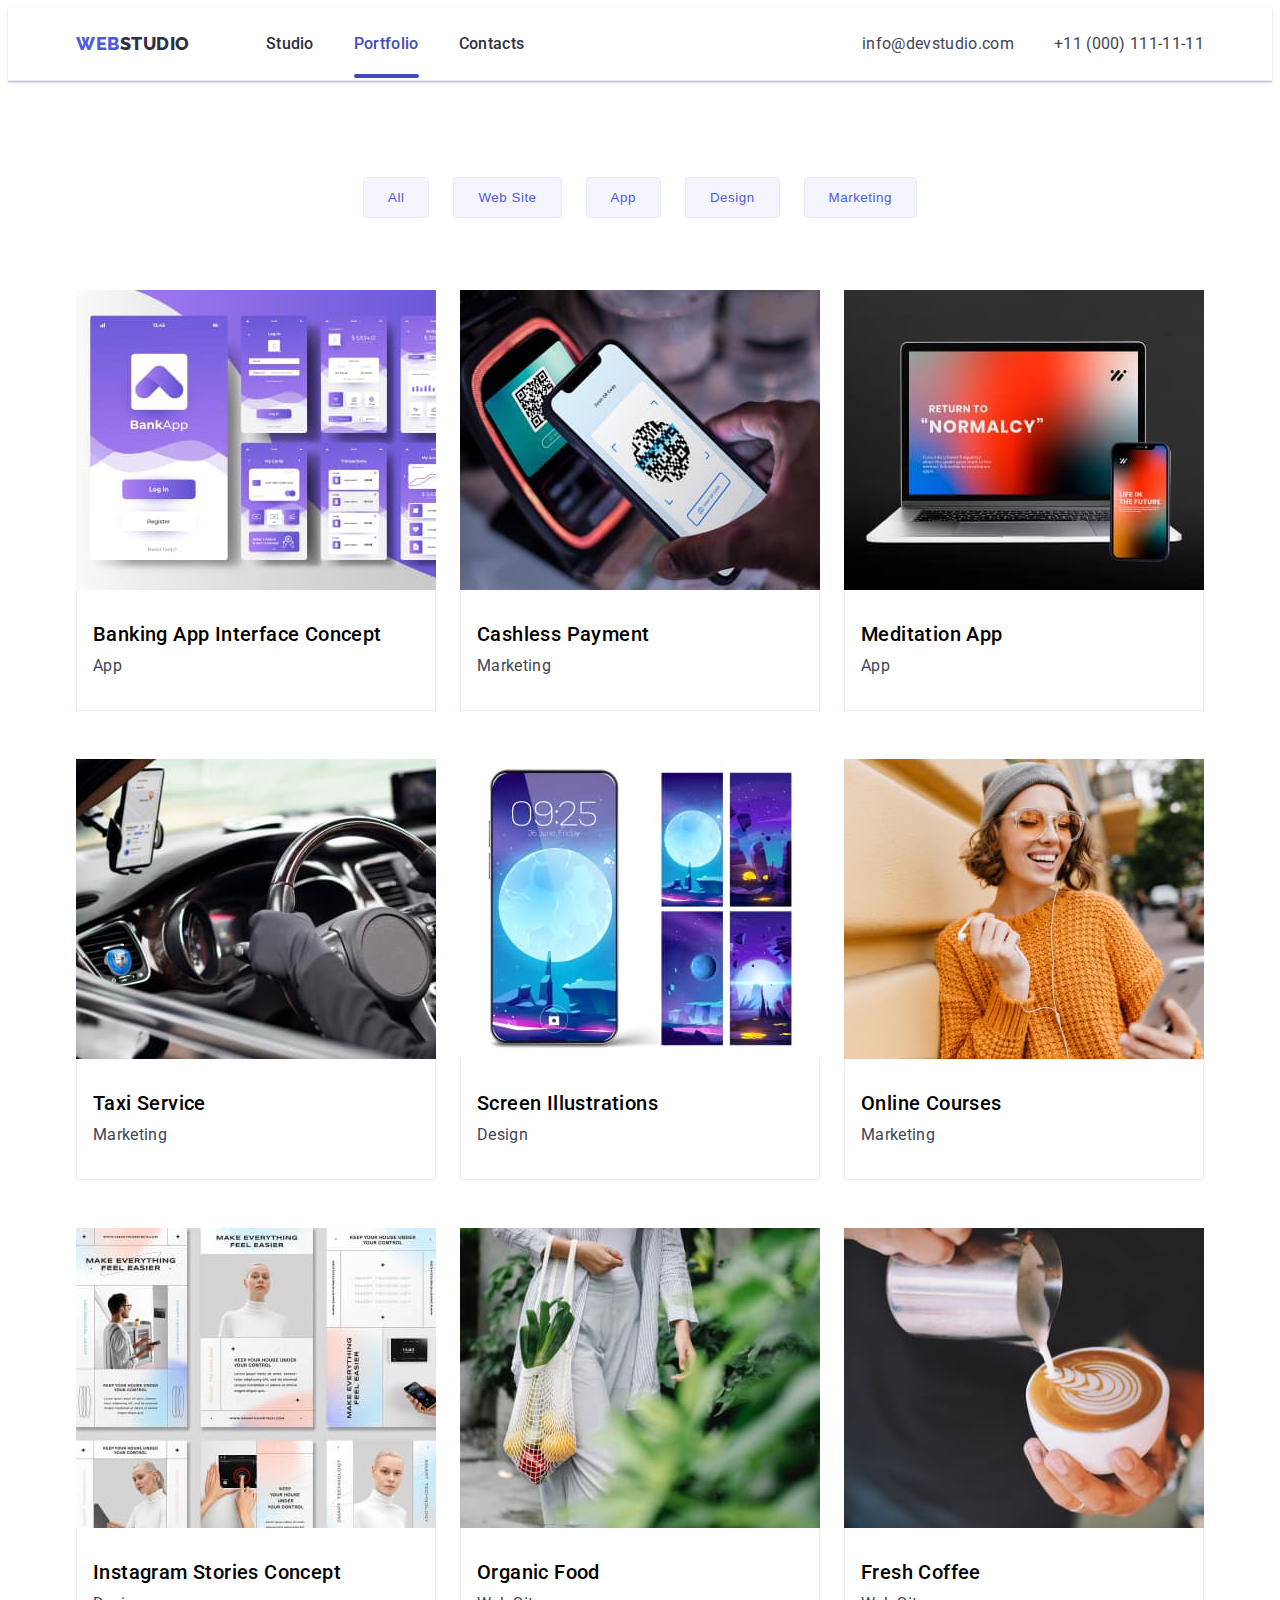
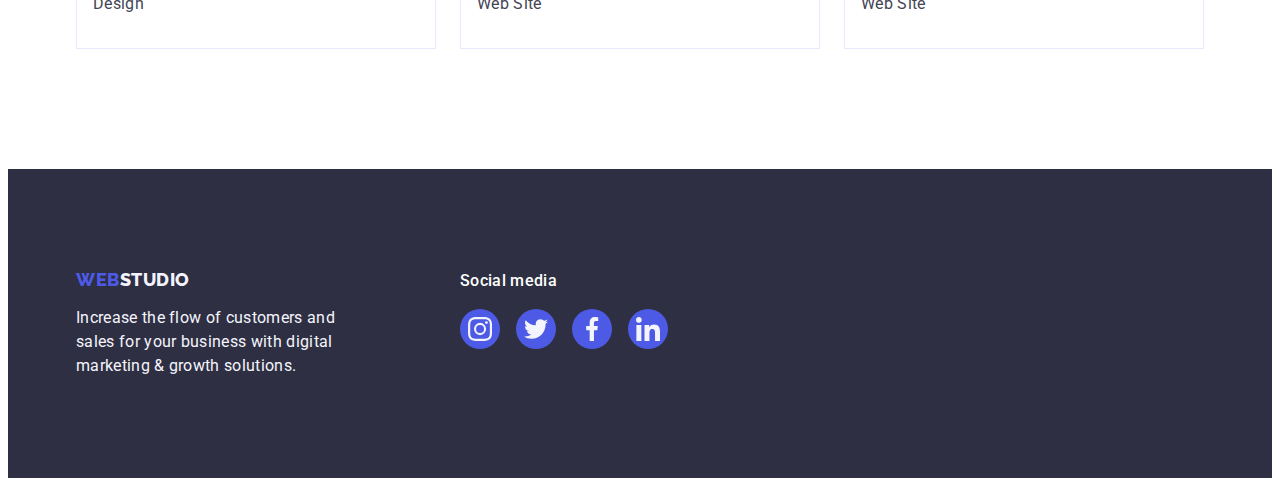
==== commit 4f48358a: "изменение ховера на карточку" ====
--- a/portfolio.html
+++ b/portfolio.html
@@ -8,8 +8,8 @@
     <!--Основные шрифты-->
     <link rel="preconnect" href="https://fonts.googleapis.com">
     <link rel="preconnect" href="https://fonts.gstatic.com" crossorigin>
-    <link href="https://fonts.googleapis.com/css2?family=Raleway:wght@700&family=Roboto:wght@400;500;700;900&display=swap"
-        rel="stylesheet">
+    <link href="https://fonts.googleapis.com/css2?family=Raleway:wght@800&family=Roboto:wght@400;500;700;900&display=swap"
+    rel="stylesheet">
   <!-- Normalize -->
     <link
       rel="stylesheet"
@@ -28,7 +28,7 @@
         <div class="header-container container">
     <!--главная навигация-->
         <nav class="nav">
-            <a class="logo-ferst link" href="/index.html">WEB<span class="logo-secondary">STUDIO</span></a> 
+            <a class="logo-ferst link" href="./index.html">WEB<span class="logo-secondary">STUDIO</span></a> 
             
             <ul class="nav-list list">
                 <li class="nav-item"><a class="nav-link link" href="./index.html">Studio</a></li>
--- a/css/styles.css
+++ b/css/styles.css
@@ -137,7 +137,6 @@
 .nav-list {
   display: flex;
   gap: 40px;
-  margin-right: 332px;
 }
 
 .nav-link {
@@ -146,7 +145,7 @@
   font-size: 16px;
   line-height: 1.5;
   letter-spacing: 0.02em;
-  color: #404bbf;
+  color: var(--primary-txt--mode-dark);
   position:relative;
   transition:color 250ms cubic-bezier(0.4, 0, 0.2, 1);
 }
@@ -177,6 +176,7 @@
 
 .contacts{
   font-style: normal;
+  margin-left: auto;
 }
 
 .header-list {
@@ -269,12 +269,6 @@
   border-radius: 4px;
 }
 
-.about-icon{
-  display: block;
-  width: 64px;
-  height: 64px;
-}
-
 .about-title {
   margin-bottom: 8px;
   font-weight: 500;
@@ -288,6 +282,11 @@
 }
 
 /* СЕКЦИЯ РАБОТ */
+.work{
+  padding-top: 0;
+  padding-bottom: 120px;
+}
+
 .work-title {
   margin-bottom: 72px;
 }
@@ -361,8 +360,6 @@
   gap: 24px;
   list-style: none;
   padding: 0;
-  margin-left: 16px;
-  margin-right: 16px;
 }
 
 .box-item{
@@ -383,7 +380,6 @@
   width: 100%;
   height: 100%;
   text-decoration: none;
-  padding: 12px;
   fill:var(--primary-bg--mode-light);
   background-color: var(--bg-color-icon);
   border-radius: 50%;
@@ -458,8 +454,6 @@
 .footer-container{
   display: flex; 
   align-items: baseline;
-  gap: 70px;
-  /* margin-right: 120px; */
 }
 
 .footer-wrapper{
@@ -496,10 +490,6 @@
 .footer-title {
   margin-bottom: 16px;
   font-weight: 500;
-  font-size: 16px;
-  line-height: 1.5;
-  letter-spacing: 0.02em;
-  text-transform: uppercase;
   color: var(--primary-txt--mode-light);
 }
 
@@ -520,7 +510,6 @@
   width: 100%;
   height: 100%;
   text-decoration: none;
-  padding: 12px;
   background:var(--bg-color-icon) ;
   border-radius: 50%;
   fill: var(--white-txt-color);
@@ -534,8 +523,6 @@
 }
 
 .footer-icon {
-  width: 20px;
-  height: 20px;
   fill: var(--svg);
 } 
 
@@ -585,7 +572,6 @@
 
 .portfolio-item {
   width: calc((100% - 48px) / 3);
-  border-bottom: 1px solid #e7e9fc;
 }
 
 .portfolio-link{
@@ -594,29 +580,36 @@
 
 }
 
-.portfolio-link:hover,
-.portfolio-link:focus{
-  box-shadow: 0px 1px 6px rgba(46, 47, 66, 0.08), 0px 1px 1px rgba(46, 47, 66, 0.16), 0px 2px 1px rgba(46, 47, 66, 0.08);
-  transform: translateY(0%);
-}
-
 .portfolio-box{
   position: relative;
   overflow: hidden;
 }
 
+.portfolio-image{
+  display: block;
+}
+
 .box-text{
   position: absolute;
+  height: 100%;
+  width: 100%;
   top: 0; 
   font-size: 16px;
   line-height: 1.5;
   letter-spacing: 0.02em;
-  color: var(--main-txt--mode-light);
-}
-
-.portfolio-image{
-  display: block;
-
+  padding: 40px 32px;
+  background-color: #4d5ae5;
+  transform: translateY(100%);
+  transition: transform 250ms cubic-bezier(0.4, 0, 0.2, 1);
+  color: var( --main-txt--mode-light);
+}
+
+.portfolio-link:hover .box-text,
+.portfolio-link:focus .box-text{
+  /* box-shadow: 0px 1px 6px rgba(46, 47, 66, 0.08), 0px 1px 1px rgba(46, 47, 66, 0.16), 0px 2px 1px rgba(46, 47, 66, 0.08); */
+  transform: translateY(0%);
+  background: #4D5AE5;
+  mix-blend-mode: normal;
 }
 
 .portfolio-block{ 
@@ -631,13 +624,8 @@
   font-size: 20px;
   line-height: 1.2;
   letter-spacing: 0.02em;
-  color: var(--primary-txt--mode-dark);
-  padding: 40px 32px;
-  background-color: #4d5ae5;
-  height: 100%; 
-  width: 100%; 
-  transform: translateY(100%);
-  transition: transform 250ms cubic-bezier(0.4, 0, 0.2, 1);
+  
+  
 }
 
 .portfolio-text { 
